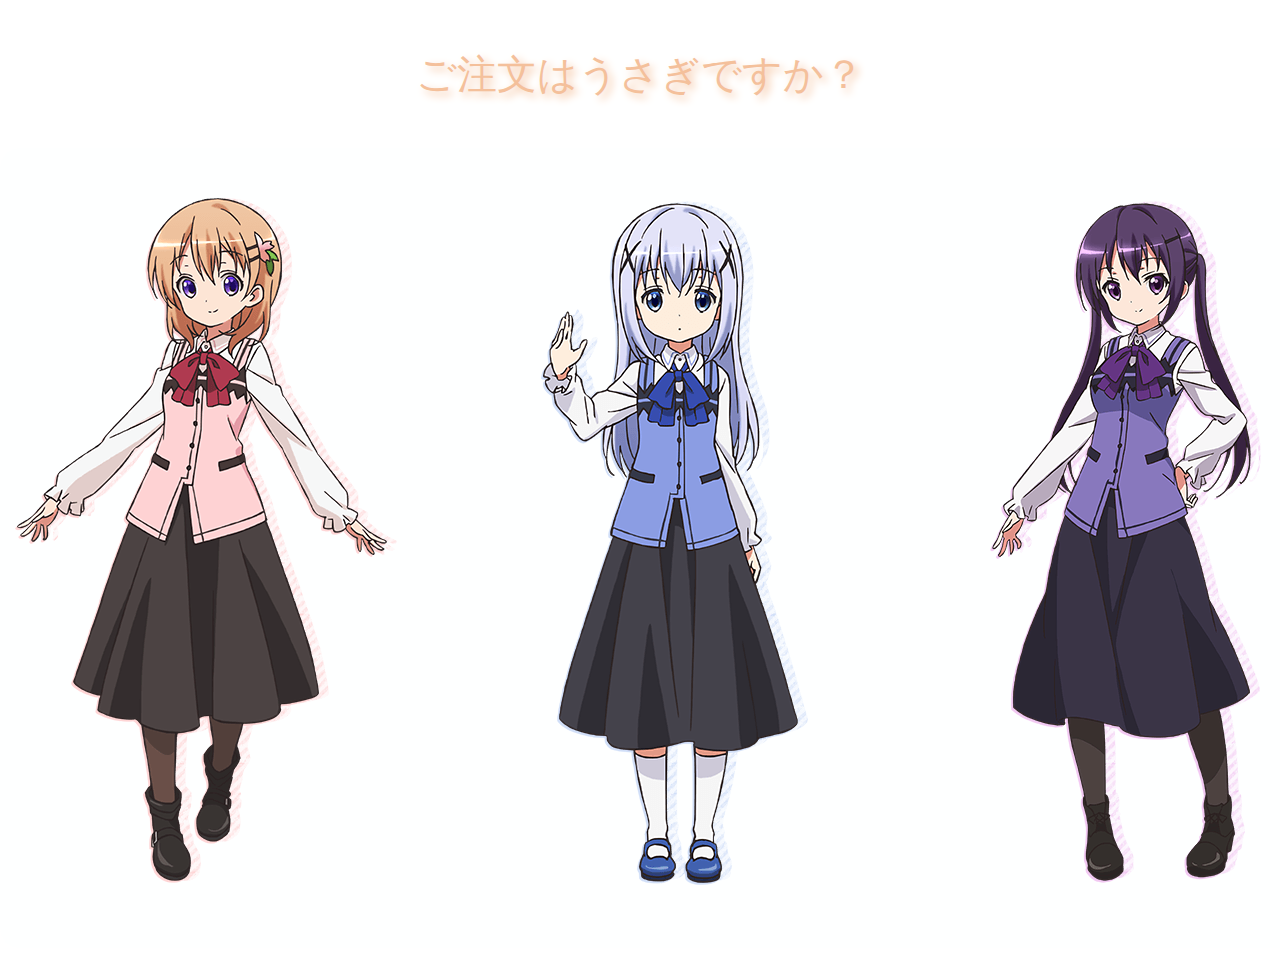
==== index.html @ d9ce15f3 "Add files via upload" ====
<!DOCTYPE html>
<html>
	<head>
		<meta charset="utf-8" />
		<title></title>
		<link rel="stylesheet" href="css/bootstrap.min.css" />
		<link rel="stylesheet" type="text/css" href="css/main.css"/>
	</head>
	<body>
		<h1>ご注文はうさぎですか？</h1>
		<div id="main_div" class="row">
			<div id="" class="col">
			<img id="cocoa" src="img/pic_023.png"/>
			</div>
			<div id="" class="col">
			<img id="chino" src="img/pic_001.png"/>
			</div>
			<div id="" class="col">
			<img id="rize" src="img/pic_003.png"/>
			</div>
		</div>
	</body>
</html>
---- css/main.css ----
body{
	background: url(../img/pic_002.png)no-repeat;
	border-radius: 10px;
	background-size: 100%;
}
h1{
	text-align: center;
	color: #f4c09b;
	text-shadow: #f4c09b 0.1em 0.1em 0.2em;
	margin: 50px auto;
}
#main_div{
	border-radius: 20px;
	width: 1400px;
	height: 800px;
	background-color: rgba(254, 255, 255,0.7);
	margin:20px auto;
}
#cocoa,#chino,#rize{
	margin-top:50px ;
	transition:all 1s ease;
}
#cocoa:hover{
	transform: scale(1.2); // 放大1.5倍
	 // 设置加载时间
}
#chino:hover{
	transform: scale(1.2); // 放大1.5倍
	 // 设置加载时间
}#rize:hover{
	transform: scale(1.2); // 放大1.5倍
	 // 设置加载时间
}
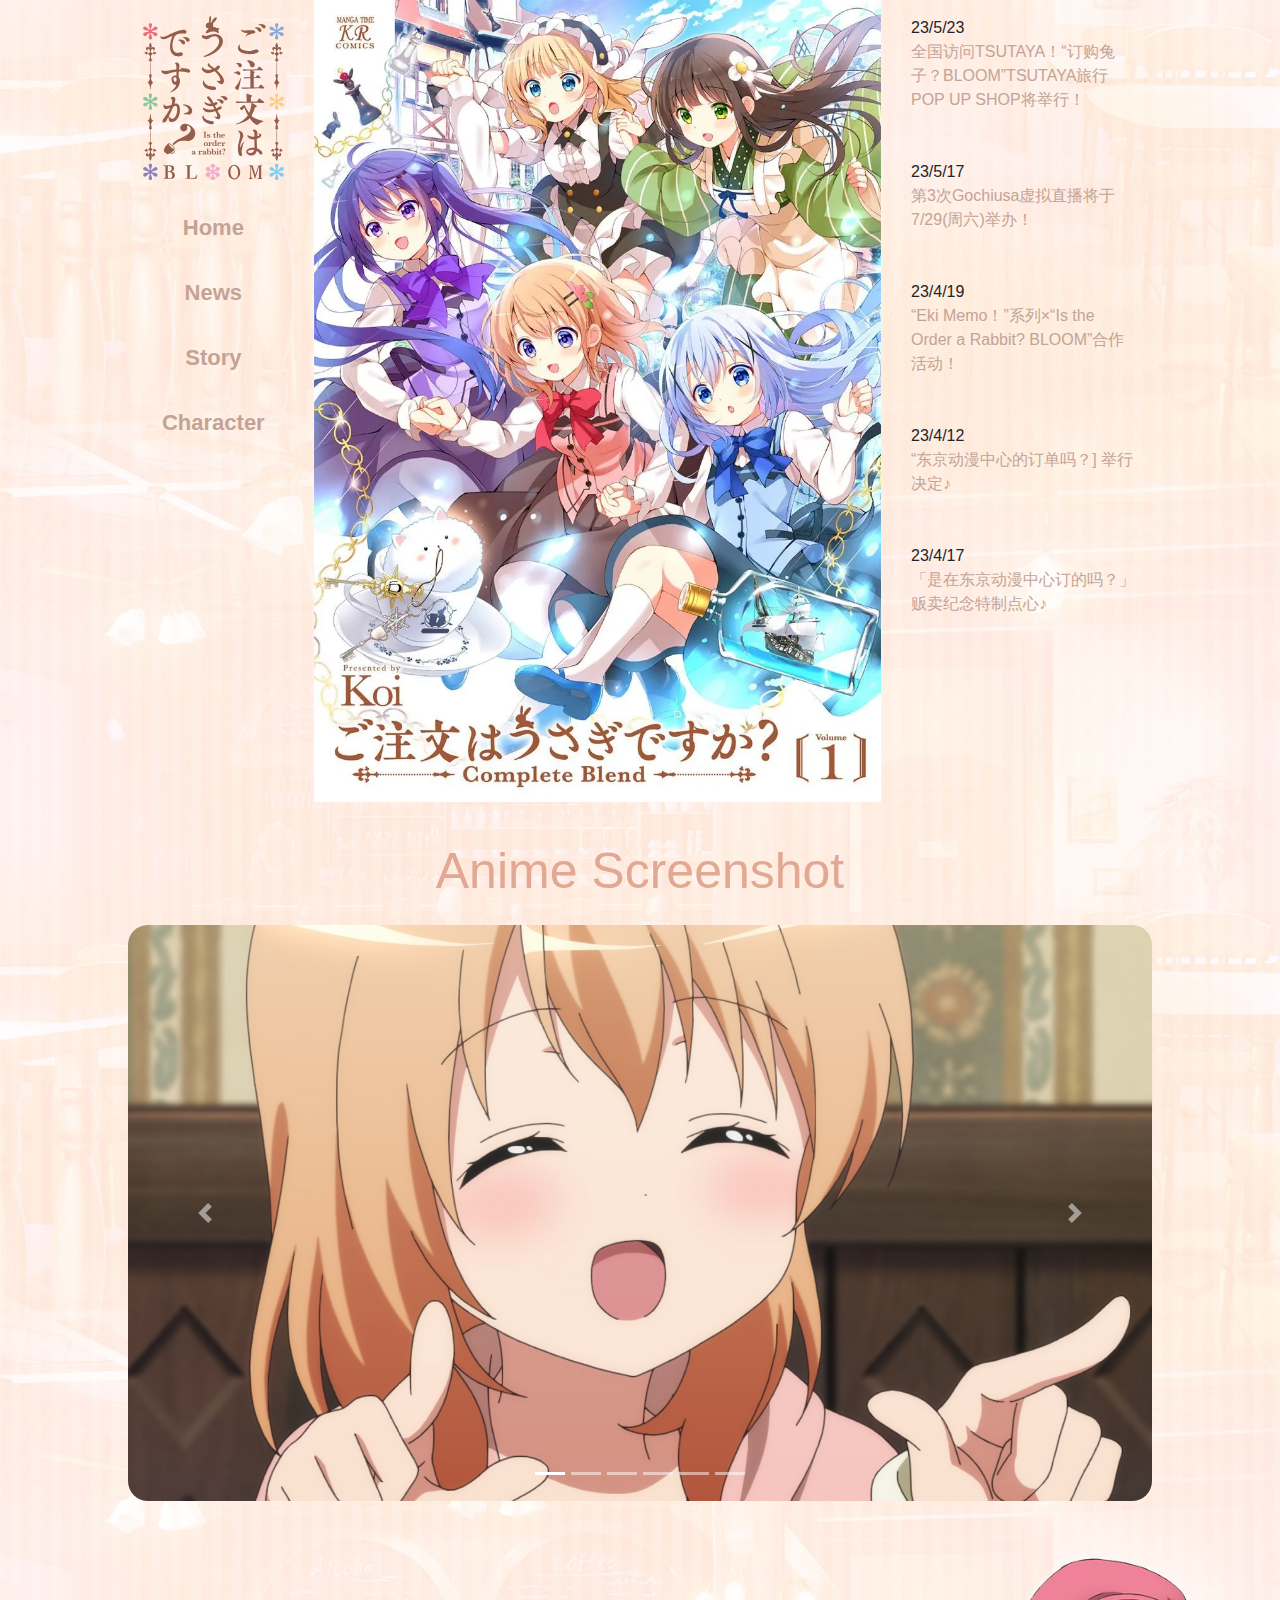
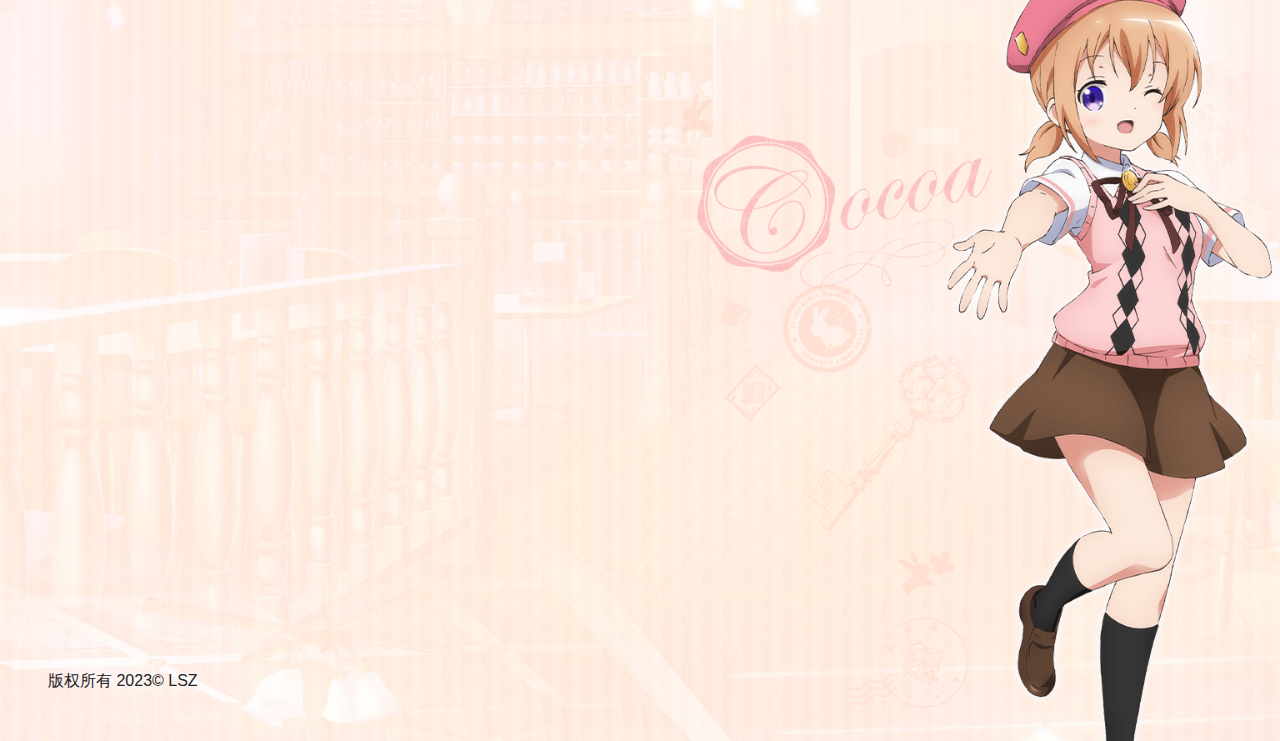
==== commit 01a85cbf: "Add files via upload" ====
--- a/index.html
+++ b/index.html
@@ -1,23 +1,277 @@
 <!DOCTYPE html>
 <html>
-	<head>
-		<meta charset="utf-8" />
-		<title></title>
-		<link rel="stylesheet" href="css/bootstrap.min.css" />
-		<link rel="stylesheet" type="text/css" href="css/main.css"/>
-	</head>
-	<body>
-		<h1>ご注文はうさぎですか？</h1>
-		<div id="main_div" class="row">
-			<div id="" class="col">
-			<img id="cocoa" src="img/pic_023.png"/>
-			</div>
-			<div id="" class="col">
-			<img id="chino" src="img/pic_001.png"/>
-			</div>
-			<div id="" class="col">
-			<img id="rize" src="img/pic_003.png"/>
-			</div>
-		</div>
-	</body>
-</html>
+
+<head>
+  <meta charset="utf-8" />
+  <title></title>
+  <meta name="viewport" content="width=device-width">
+  <link rel="stylesheet" type="text/css" href="css/bootstrap.min.css" />
+  <style type="text/css">
+    body {
+      background: url(img/bg.jpg);
+      background-size: 100%;
+      overflow-x: hidden
+    }
+
+    .radius {
+      border-radius: 20px;
+    }
+
+    #row1 {
+      width: 80%;
+      margin: auto;
+    }
+
+    #footer {
+      height: 100px;
+    }
+
+    a {
+      text-decoration: none;
+      font-size: 22px;
+      color: #c4a396;
+    }
+
+    #news {
+      text-decoration: none;
+      font-size: 16px;
+      color: #c4a396;
+    }
+
+    #Screenshot {
+      text-align: center;
+      font-size: 50px;
+      color: #e2a894;
+    }
+    .weight{
+      font-weight: 800;
+    }
+    @media screen and (max-width: 768px) {
+      embed {
+        display: none;
+      }
+
+      #Screenshot {
+        font-size: 30px;
+      }
+    }
+  </style>
+</head>
+
+<body>
+  <!-- <nav class="navbar navbar-expand-lg navbar-dark bg-primary ">
+    <a class="navbar-brand" href="#">Navbar</a>
+    <button class="navbar-toggler" type="button" data-toggle="collapse" data-target="#navbarSupportedContent"
+      aria-controls="navbarSupportedContent" aria-expanded="false" aria-label="Toggle navigation">
+      <span class="navbar-toggler-icon"></span>
+    </button>
+
+    <div class="collapse navbar-collapse" id="navbarSupportedContent">
+      <ul class="navbar-nav mr-auto">
+        <li class="nav-item">
+          <a class="nav-link" href="#">Home <span class="sr-only">(current)</span></a>
+        </li>
+        <li class="nav-item">
+          <a class="nav-link" href="#">Link</a>
+        </li>
+      </ul>
+      <form class="form-inline my-2 my-lg-0">
+        <input class="form-control mr-sm-2" type="search" placeholder="Search" aria-label="Search">
+        <button class="btn btn-outline-success my-2 my-sm-0" type="submit">Search</button>
+      </form>
+    </div>
+  </nav> -->
+  <div class="row" id="row1">
+    <div class="col-md-2 col-sm-12 mt-3">
+      <embed src="img/logo.svg" type="" class="w-100 m-auto">
+      <nav class="nav flex-column  mt-3" style="text-align: center;">
+        <a class="nav-link mb-3 active weight" href="#">Home</a>
+        <a class="nav-link mb-3 weight" href="#">News</a>
+        <a class="nav-link mb-3 weight" href="story.html">Story</a>
+        <a class="nav-link mb-3 weight" href="cocoa.html">Character</a>
+      </nav>
+    </div>
+    <div class="col-md-7 col-sm-12">
+      <img src="img/请问您今天要来点兔子吗完全版漫画第1卷封面.webp" alt="" class="w-100 mb-3">
+    </div>
+    <div class="col-md-3 col-sm-12 mt-3">
+      <div class="mb-5">
+        23/5/23
+        <br>
+        <a id="news" href="#">全国访问TSUTAYA！“订购兔子？BLOOM”TSUTAYA旅行POP UP SHOP将举行！</a>
+      </div>
+      <div class="mb-5">
+        23/5/17
+        <br>
+        <a id="news" href="#">第3次Gochiusa虚拟直播将于7/29(周六)举办！</a>
+      </div>
+      <div class="mb-5">
+        23/4/19
+        <br>
+        <a id="news" href="#">“Eki Memo！”系列×“Is the Order a Rabbit? BLOOM”合作活动！</a>
+      </div>
+      <div class="mb-5">
+        23/4/12
+        <br>
+        <a id="news" href="#">“东京动漫中心的订单吗？] 举行决定♪</a>
+      </div>
+      <div class="mb-5">
+        23/4/17
+        <br>
+        <a id="news" href="#">「是在东京动漫中心订的吗？」贩卖纪念特制点心♪</a>
+      </div>
+      <!-- <div class="accordion" id="accordionExample">
+        <div class="card radius">
+          <div class="card-header" id="headingOne">
+            <h2 class="mb-0">
+              <button class="btn btn-link btn-block text-left" type="button" data-toggle="collapse"
+                data-target="#collapseOne" aria-expanded="true" aria-controls="collapseOne">
+                Collapsible Group Item #1
+              </button>
+            </h2>
+          </div>
+
+          <div id="collapseOne" class="collapse show" aria-labelledby="headingOne" data-parent="#accordionExample">
+            <div class="card-body">
+              Some placeholder content for the first accordion panel. This panel is shown by default, thanks to the
+              <code>.show</code> class.
+            </div>
+          </div>
+        </div>
+        <div class="card ">
+          <div class="card-header" id="headingTwo">
+            <h2 class="mb-0">
+              <button class="btn btn-link btn-block text-left collapsed" type="button" data-toggle="collapse"
+                data-target="#collapseTwo" aria-expanded="false" aria-controls="collapseTwo">
+                Collapsible Group Item #2
+              </button>
+            </h2>
+          </div>
+          <div id="collapseTwo" class="collapse" aria-labelledby="headingTwo" data-parent="#accordionExample">
+            <div class="card-body">
+              Some placeholder content for the second accordion panel. This panel is hidden by default.
+            </div>
+          </div>
+        </div>
+        <div class="card ">
+          <div class="card-header" id="headingTwo">
+            <h2 class="mb-0">
+              <button class="btn btn-link btn-block text-left collapsed" type="button" data-toggle="collapse"
+                data-target="#collapseTwo" aria-expanded="false" aria-controls="collapseTwo">
+                Collapsible Group Item #2
+              </button>
+            </h2>
+          </div>
+          <div id="collapseTwo" class="collapse" aria-labelledby="headingTwo" data-parent="#accordionExample">
+            <div class="card-body">
+              Some placeholder content for the second accordion panel. This panel is hidden by default.
+            </div>
+          </div>
+        </div>
+        <div class="card ">
+          <div class="card-header" id="headingTwo">
+            <h2 class="mb-0">
+              <button class="btn btn-link btn-block text-left collapsed" type="button" data-toggle="collapse"
+                data-target="#collapseTwo" aria-expanded="false" aria-controls="collapseTwo">
+                Collapsible Group Item #2
+              </button>
+            </h2>
+          </div>
+          <div id="collapseTwo" class="collapse" aria-labelledby="headingTwo" data-parent="#accordionExample">
+            <div class="card-body">
+              Some placeholder content for the second accordion panel. This panel is hidden by default.
+            </div>
+          </div>
+        </div>
+        <div class="card ">
+          <div class="card-header" id="headingTwo">
+            <h2 class="mb-0">
+              <button class="btn btn-link btn-block text-left collapsed" type="button" data-toggle="collapse"
+                data-target="#collapseTwo" aria-expanded="false" aria-controls="collapseTwo">
+                Collapsible Group Item #2
+              </button>
+            </h2>
+          </div>
+          <div id="collapseTwo" class="collapse" aria-labelledby="headingTwo" data-parent="#accordionExample">
+            <div class="card-body">
+              Some placeholder content for the second accordion panel. This panel is hidden by default.
+            </div>
+          </div>
+        </div>
+        <div class="card radius">
+          <div class="card-header" id="headingThree">
+            <h2 class="mb-0">
+              <button class="btn btn-link btn-block text-left collapsed" type="button" data-toggle="collapse"
+                data-target="#collapseThree" aria-expanded="false" aria-controls="collapseThree">
+                Collapsible Group Item #3
+              </button>
+            </h2>
+          </div>
+          <div id="collapseThree" class="collapse" aria-labelledby="headingThree" data-parent="#accordionExample">
+            <div class="card-body">
+              And lastly, the placeholder content for the third and final accordion panel. This panel is hidden by
+              default.
+            </div>
+          </div>
+        </div>
+      </div> -->
+    </div>
+  </div>
+  <!-- carsoul -->
+  <div class="row">
+    <div class="col-12 my-3" id="Screenshot">Anime Screenshot</div>
+    <div class="col-12">
+      <div id="carouselExampleIndicators" class="carousel slide m-auto " data-ride="carousel" style="width: 80%;">
+        <ol class="carousel-indicators">
+          <li data-target="#carouselExampleIndicators" data-slide-to="0" class="active"></li>
+          <li data-target="#carouselExampleIndicators" data-slide-to="1"></li>
+          <li data-target="#carouselExampleIndicators" data-slide-to="2"></li>
+          <li data-target="#carouselExampleIndicators" data-slide-to="3"></li>
+          <li data-target="#carouselExampleIndicators" data-slide-to="4"></li>
+          <li data-target="#carouselExampleIndicators" data-slide-to="5"></li>
+        </ol>
+        <div class="carousel-inner radius">
+          <div class="carousel-item active">
+            <img src="img/00000122.jpg" class="d-block w-100" alt="...">
+          </div>
+          <div class="carousel-item radius">
+            <img src="img/00000123.jpg" class="d-block w-100" alt="...">
+          </div>
+          <div class="carousel-item radius">
+            <img src="img/00000124.jpg" class="d-block w-100" alt="...">
+          </div>
+          <div class="carousel-item radius">
+            <img src="img/00000125.jpg" class="d-block w-100" alt="...">
+          </div>
+          <div class="carousel-item radius">
+            <img src="img/00000126.jpg" class="d-block w-100" alt="...">
+          </div>
+          <div class="carousel-item radius">
+            <img src="img/00000127.jpg" class="d-block w-100" alt="...">
+          </div>
+        </div>
+        <button class="carousel-control-prev" type="button" data-target="#carouselExampleIndicators" data-slide="prev">
+          <span class="carousel-control-prev-icon" aria-hidden="true"></span>
+          <span class="sr-only">Previous</span>
+        </button>
+        <button class="carousel-control-next" type="button" data-target="#carouselExampleIndicators" data-slide="next">
+          <span class="carousel-control-next-icon" aria-hidden="true"></span>
+          <span class="sr-only">Next</span>
+        </button>
+      </div>
+    </div>
+  </div>
+  <!-- footer -->
+  <div id="footer" class="row mt-5">
+    <div class="col">
+      <span style=" position: absolute; bottom: 0px;" class="ml-5 mb-5">版权所有 2023© LSZ </span>
+    </div>
+    <div class="col">
+      <img src="img/cocoa.png" alt="" style="float: right;" class="w-100">
+    </div>
+  </div>
+  <script src="js/jquery-3.4.1.js" type="text/javascript" charset="utf-8"></script>
+  <script src="js/bootstrap.js" type="text/javascript" charset="utf-8"></script>
+</body>
+
+</html>